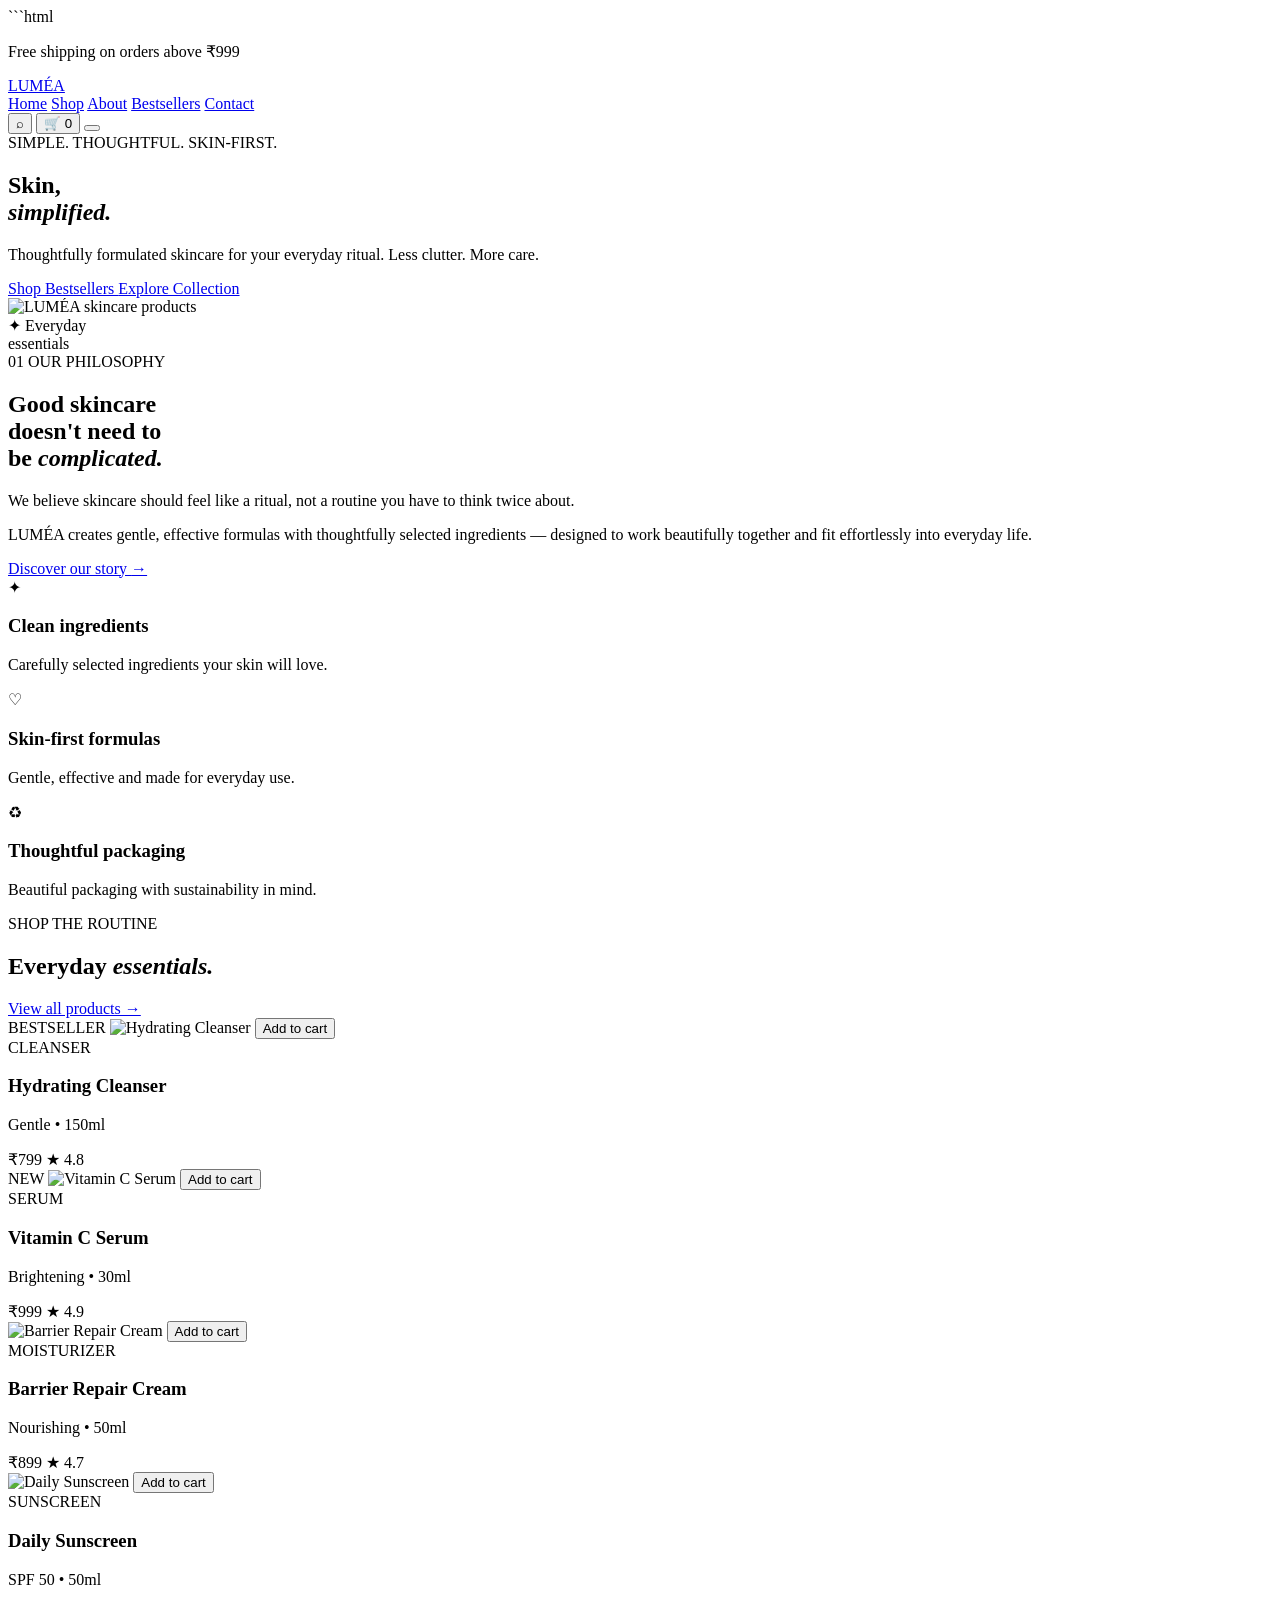
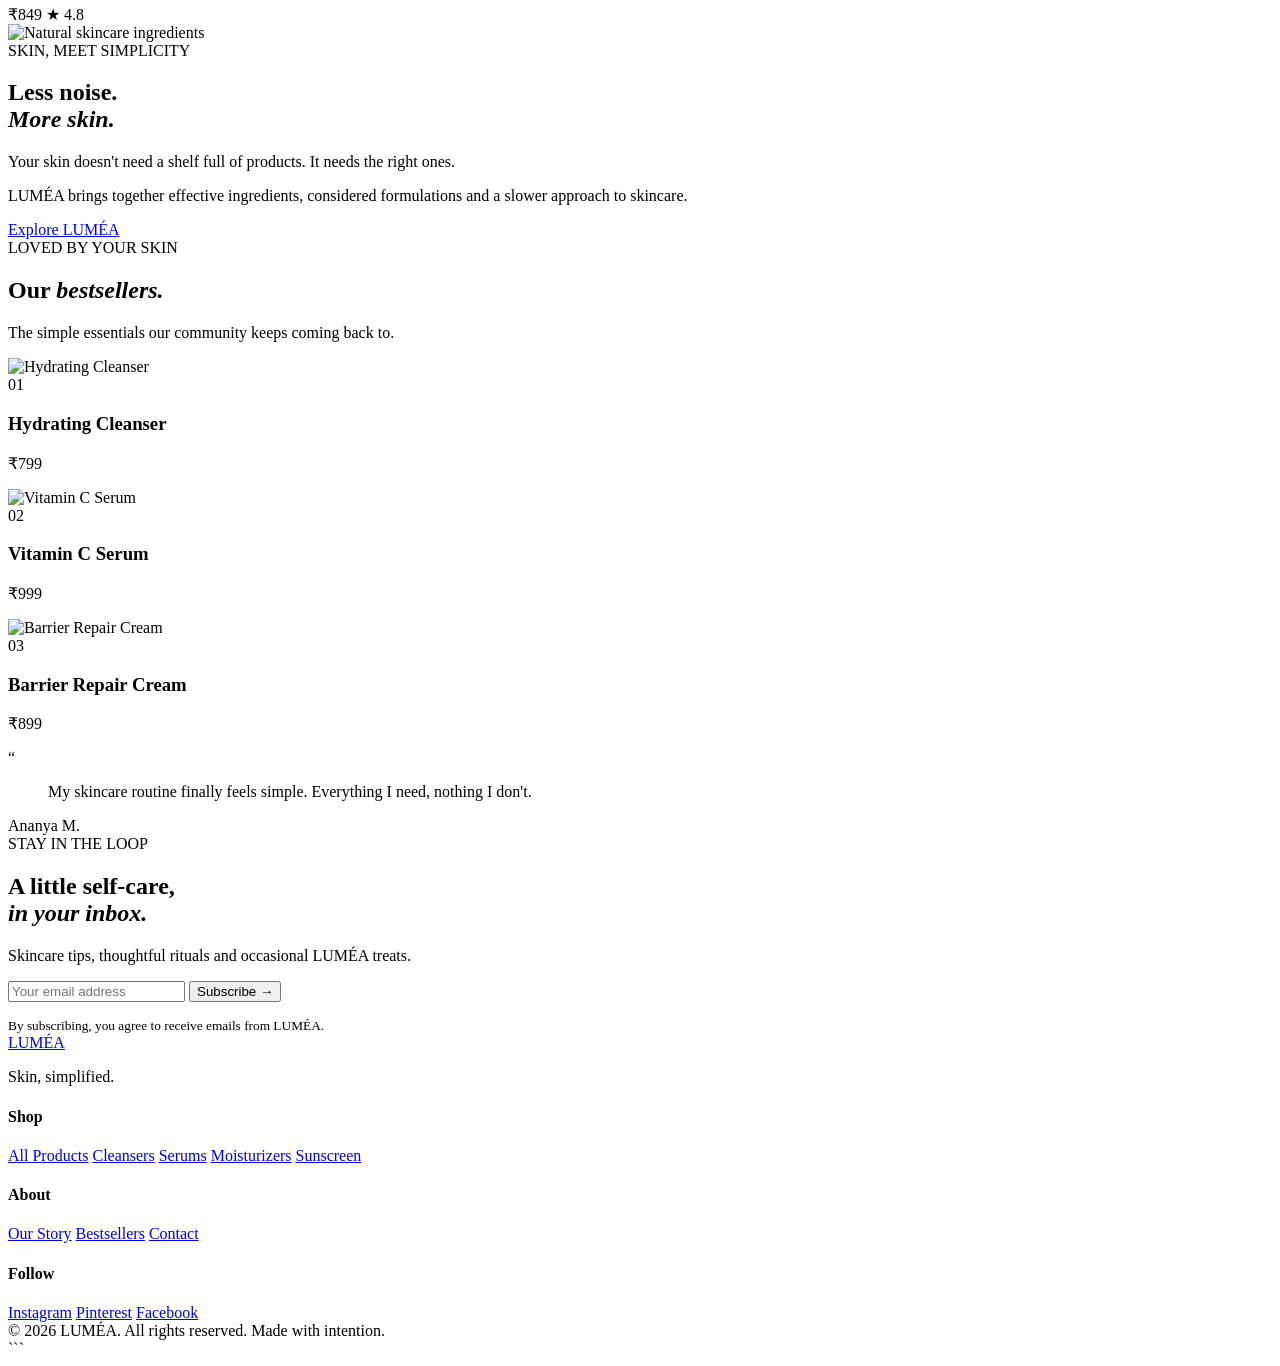
==== index.html @ e52fa3a9 "Create initial index.html for LUMÉA website Added a complete HTML structure for the LUMÉA website, i" ====
```html
<!DOCTYPE html>
<html lang="en">
<head>
    <meta charset="UTF-8">
    <meta name="viewport" content="width=device-width, initial-scale=1.0">

    <title>LUMÉA — Skin, Simplified.</title>

    <meta
        name="description"
        content="LUMÉA creates simple, thoughtful skincare for your everyday ritual."
    >

    <!-- Google Fonts -->
    <link rel="preconnect" href="https://fonts.googleapis.com">
    <link rel="preconnect" href="https://fonts.gstatic.com" crossorigin>

    <link
        href="https://fonts.googleapis.com/css2?family=DM+Sans:wght@400;500;600;700&family=Playfair+Display:wght@400;500;600&display=swap"
        rel="stylesheet"
    >

    <!-- CSS -->
    <link rel="stylesheet" href="css/style.css">
</head>

<body>

    <!-- =========================
         PROMOTIONAL BAR
    ========================== -->

    <div class="announcement">
        <p>Free shipping on orders above ₹999</p>
    </div>


    <!-- =========================
         NAVBAR
    ========================== -->

    <header class="navbar">

        <div class="nav-container">

            <a href="index.html" class="logo">
                LUMÉA
            </a>

            <nav class="nav-links" id="navLinks">

                <a href="index.html" class="active">Home</a>
                <a href="shop.html">Shop</a>
                <a href="#about">About</a>
                <a href="#bestsellers">Bestsellers</a>
                <a href="#contact">Contact</a>

            </nav>

            <div class="nav-actions">

                <button class="icon-btn" aria-label="Search">
                    <span>⌕</span>
                </button>

                <button class="cart-btn" aria-label="Shopping cart">
                    <span class="cart-icon">🛒</span>
                    <span class="cart-count">0</span>
                </button>

                <button
                    class="menu-btn"
                    id="menuBtn"
                    aria-label="Open menu"
                    aria-expanded="false"
                >
                    <span></span>
                    <span></span>
                    <span></span>
                </button>

            </div>

        </div>

    </header>


    <main>

        <!-- =========================
             HERO
        ========================== -->

        <section class="hero">

            <div class="hero-content">

                <span class="eyebrow">
                    SIMPLE. THOUGHTFUL. SKIN-FIRST.
                </span>

                <h1>
                    Skin,<br>
                    <em>simplified.</em>
                </h1>

                <p>
                    Thoughtfully formulated skincare for your
                    everyday ritual. Less clutter. More care.
                </p>

                <div class="hero-buttons">

                    <a href="shop.html" class="btn btn-primary">
                        Shop Bestsellers
                    </a>

                    <a href="shop.html" class="btn btn-secondary">
                        Explore Collection
                    </a>

                </div>

            </div>


            <div class="hero-image">

                <div class="hero-image-card">

                    <img
                        src="https://images.unsplash.com/photo-1556228720-195a672e8a03?auto=format&fit=crop&w=1200&q=85"
                        alt="LUMÉA skincare products"
                    >

                </div>

                <div class="hero-badge">
                    <span>✦</span>
                    Everyday<br>
                    essentials
                </div>

            </div>

        </section>


        <!-- =========================
             BRAND INTRO
        ========================== -->

        <section class="intro" id="about">

            <div class="intro-label">
                <span>01</span>
                <span>OUR PHILOSOPHY</span>
            </div>

            <div class="intro-content">

                <h2>
                    Good skincare<br>
                    doesn't need to<br>
                    be <em>complicated.</em>
                </h2>

                <div class="intro-text">

                    <p>
                        We believe skincare should feel like a ritual,
                        not a routine you have to think twice about.
                    </p>

                    <p>
                        LUMÉA creates gentle, effective formulas with
                        thoughtfully selected ingredients — designed
                        to work beautifully together and fit effortlessly
                        into everyday life.
                    </p>

                    <a href="#about" class="text-link">
                        Discover our story
                        <span>→</span>
                    </a>

                </div>

            </div>

        </section>


        <!-- =========================
             BENEFITS
        ========================== -->

        <section class="benefits">

            <div class="benefit">

                <div class="benefit-icon">✦</div>

                <div>
                    <h3>Clean ingredients</h3>
                    <p>
                        Carefully selected ingredients
                        your skin will love.
                    </p>
                </div>

            </div>


            <div class="benefit">

                <div class="benefit-icon">♡</div>

                <div>
                    <h3>Skin-first formulas</h3>
                    <p>
                        Gentle, effective and made
                        for everyday use.
                    </p>
                </div>

            </div>


            <div class="benefit">

                <div class="benefit-icon">♻</div>

                <div>
                    <h3>Thoughtful packaging</h3>
                    <p>
                        Beautiful packaging with
                        sustainability in mind.
                    </p>
                </div>

            </div>

        </section>


        <!-- =========================
             FEATURED PRODUCTS
        ========================== -->

        <section class="products-section">

            <div class="section-heading">

                <div>
                    <span class="eyebrow">SHOP THE ROUTINE</span>

                    <h2>
                        Everyday <em>essentials.</em>
                    </h2>
                </div>

                <a href="shop.html" class="text-link">
                    View all products →
                </a>

            </div>


            <div class="product-grid">


                <!-- PRODUCT 1 -->

                <article class="product-card">

                    <div class="product-image">

                        <span class="product-badge">
                            BESTSELLER
                        </span>

                        <img
                            src="https://images.unsplash.com/photo-1608248597279-f99d160bfcbc?auto=format&fit=crop&w=800&q=85"
                            alt="Hydrating Cleanser"
                        >

                        <button
                            class="quick-add"
                            data-product="Hydrating Cleanser"
                            data-price="799"
                        >
                            Add to cart
                        </button>

                    </div>

                    <div class="product-info">

                        <div class="product-category">
                            CLEANSER
                        </div>

                        <h3>Hydrating Cleanser</h3>

                        <p>
                            Gentle • 150ml
                        </p>

                        <div class="product-bottom">

                            <span class="price">
                                ₹799
                            </span>

                            <span class="rating">
                                ★ 4.8
                            </span>

                        </div>

                    </div>

                </article>


                <!-- PRODUCT 2 -->

                <article class="product-card">

                    <div class="product-image">

                        <span class="product-badge">
                            NEW
                        </span>

                        <img
                            src="https://images.unsplash.com/photo-1620916566398-39f1143ab7be?auto=format&fit=crop&w=800&q=85"
                            alt="Vitamin C Serum"
                        >

                        <button
                            class="quick-add"
                            data-product="Vitamin C Serum"
                            data-price="999"
                        >
                            Add to cart
                        </button>

                    </div>

                    <div class="product-info">

                        <div class="product-category">
                            SERUM
                        </div>

                        <h3>Vitamin C Serum</h3>

                        <p>
                            Brightening • 30ml
                        </p>

                        <div class="product-bottom">

                            <span class="price">
                                ₹999
                            </span>

                            <span class="rating">
                                ★ 4.9
                            </span>

                        </div>

                    </div>

                </article>


                <!-- PRODUCT 3 -->

                <article class="product-card">

                    <div class="product-image">

                        <img
                            src="https://images.unsplash.com/photo-1611930022073-b7a4ba5fcccd?auto=format&fit=crop&w=800&q=85"
                            alt="Barrier Repair Cream"
                        >

                        <button
                            class="quick-add"
                            data-product="Barrier Repair Cream"
                            data-price="899"
                        >
                            Add to cart
                        </button>

                    </div>

                    <div class="product-info">

                        <div class="product-category">
                            MOISTURIZER
                        </div>

                        <h3>Barrier Repair Cream</h3>

                        <p>
                            Nourishing • 50ml
                        </p>

                        <div class="product-bottom">

                            <span class="price">
                                ₹899
                            </span>

                            <span class="rating">
                                ★ 4.7
                            </span>

                        </div>

                    </div>

                </article>


                <!-- PRODUCT 4 -->

                <article class="product-card">

                    <div class="product-image">

                        <img
                            src="https://images.unsplash.com/photo-1556229010-6c3f2c9ca5f8?auto=format&fit=crop&w=800&q=85"
                            alt="Daily Sunscreen"
                        >

                        <button
                            class="quick-add"
                            data-product="Daily Sunscreen"
                            data-price="849"
                        >
                            Add to cart
                        </button>

                    </div>

                    <div class="product-info">

                        <div class="product-category">
                            SUNSCREEN
                        </div>

                        <h3>Daily Sunscreen</h3>

                        <p>
                            SPF 50 • 50ml
                        </p>

                        <div class="product-bottom">

                            <span class="price">
                                ₹849
                            </span>

                            <span class="rating">
                                ★ 4.8
                            </span>

                        </div>

                    </div>

                </article>

            </div>

        </section>


        <!-- =========================
             IMAGE / STORY SECTION
        ========================== -->

        <section class="story-section">

            <div class="story-image">

                <img
                    src="https://images.unsplash.com/photo-1556228852-80b6e5f0c6c8?auto=format&fit=crop&w=1200&q=85"
                    alt="Natural skincare ingredients"
                >

            </div>

            <div class="story-content">

                <span class="eyebrow">
                    SKIN, MEET SIMPLICITY
                </span>

                <h2>
                    Less noise.<br>
                    <em>More skin.</em>
                </h2>

                <p>
                    Your skin doesn't need a shelf full of products.
                    It needs the right ones.
                </p>

                <p>
                    LUMÉA brings together effective ingredients,
                    considered formulations and a slower approach
                    to skincare.
                </p>

                <a href="shop.html" class="btn btn-primary">
                    Explore LUMÉA
                </a>

            </div>

        </section>


        <!-- =========================
             BESTSELLERS
        ========================== -->

        <section class="bestsellers" id="bestsellers">

            <div class="section-heading centered">

                <span class="eyebrow">
                    LOVED BY YOUR SKIN
                </span>

                <h2>
                    Our <em>bestsellers.</em>
                </h2>

                <p>
                    The simple essentials our community
                    keeps coming back to.
                </p>

            </div>


            <div class="mini-products">

                <div class="mini-product">

                    <img
                        src="https://images.unsplash.com/photo-1608248543803-ba4f8c70ae0b?auto=format&fit=crop&w=600&q=80"
                        alt="Hydrating Cleanser"
                    >

                    <div>
                        <span>01</span>
                        <h3>Hydrating Cleanser</h3>
                        <p>₹799</p>
                    </div>

                </div>


                <div class="mini-product">

                    <img
                        src="https://images.unsplash.com/photo-1620916297397-a4a5402a3c6c?auto=format&fit=crop&w=600&q=80"
                        alt="Vitamin C Serum"
                    >

                    <div>
                        <span>02</span>
                        <h3>Vitamin C Serum</h3>
                        <p>₹999</p>
                    </div>

                </div>


                <div class="mini-product">

                    <img
                        src="https://images.unsplash.com/photo-1612817288484-6f916006741a?auto=format&fit=crop&w=600&q=80"
                        alt="Barrier Repair Cream"
                    >

                    <div>
                        <span>03</span>
                        <h3>Barrier Repair Cream</h3>
                        <p>₹899</p>
                    </div>

                </div>

            </div>

        </section>


        <!-- =========================
             TESTIMONIAL
        ========================== -->

        <section class="testimonial">

            <span class="quote-mark">“</span>

            <blockquote>
                My skincare routine finally feels simple.
                Everything I need, nothing I don't.
            </blockquote>

            <div class="testimonial-author">
                <span></span>
                Ananya M.
                <span></span>
            </div>

        </section>


        <!-- =========================
             NEWSLETTER
        ========================== -->

        <section class="newsletter" id="contact">

            <div class="newsletter-content">

                <span class="eyebrow">
                    STAY IN THE LOOP
                </span>

                <h2>
                    A little self-care,<br>
                    <em>in your inbox.</em>
                </h2>

                <p>
                    Skincare tips, thoughtful rituals and
                    occasional LUMÉA treats.
                </p>

                <form class="newsletter-form" id="newsletterForm">

                    <input
                        type="email"
                        id="email"
                        placeholder="Your email address"
                        required
                    >

                    <button type="submit">
                        Subscribe →
                    </button>

                </form>

                <small>
                    By subscribing, you agree to receive
                    emails from LUMÉA.
                </small>

            </div>

        </section>

    </main>


    <!-- =========================
         FOOTER
    ========================== -->

    <footer class="footer">

        <div class="footer-main">

            <div class="footer-brand">

                <a href="index.html" class="logo">
                    LUMÉA
                </a>

                <p>
                    Skin, simplified.
                </p>

            </div>


            <div class="footer-column">

                <h4>Shop</h4>

                <a href="shop.html">All Products</a>
                <a href="shop.html">Cleansers</a>
                <a href="shop.html">Serums</a>
                <a href="shop.html">Moisturizers</a>
                <a href="shop.html">Sunscreen</a>

            </div>


            <div class="footer-column">

                <h4>About</h4>

                <a href="#about">Our Story</a>
                <a href="#bestsellers">Bestsellers</a>
                <a href="#contact">Contact</a>

            </div>


            <div class="footer-column">

                <h4>Follow</h4>

                <a href="#">Instagram</a>
                <a href="#">Pinterest</a>
                <a href="#">Facebook</a>

            </div>

        </div>


        <div class="footer-bottom">

            <span>
                © 2026 LUMÉA. All rights reserved.
            </span>

            <span>
                Made with intention.
            </span>

        </div>

    </footer>


    <!-- JavaScript -->
    <script src="js/script.js"></script>

</body>
</html>
```
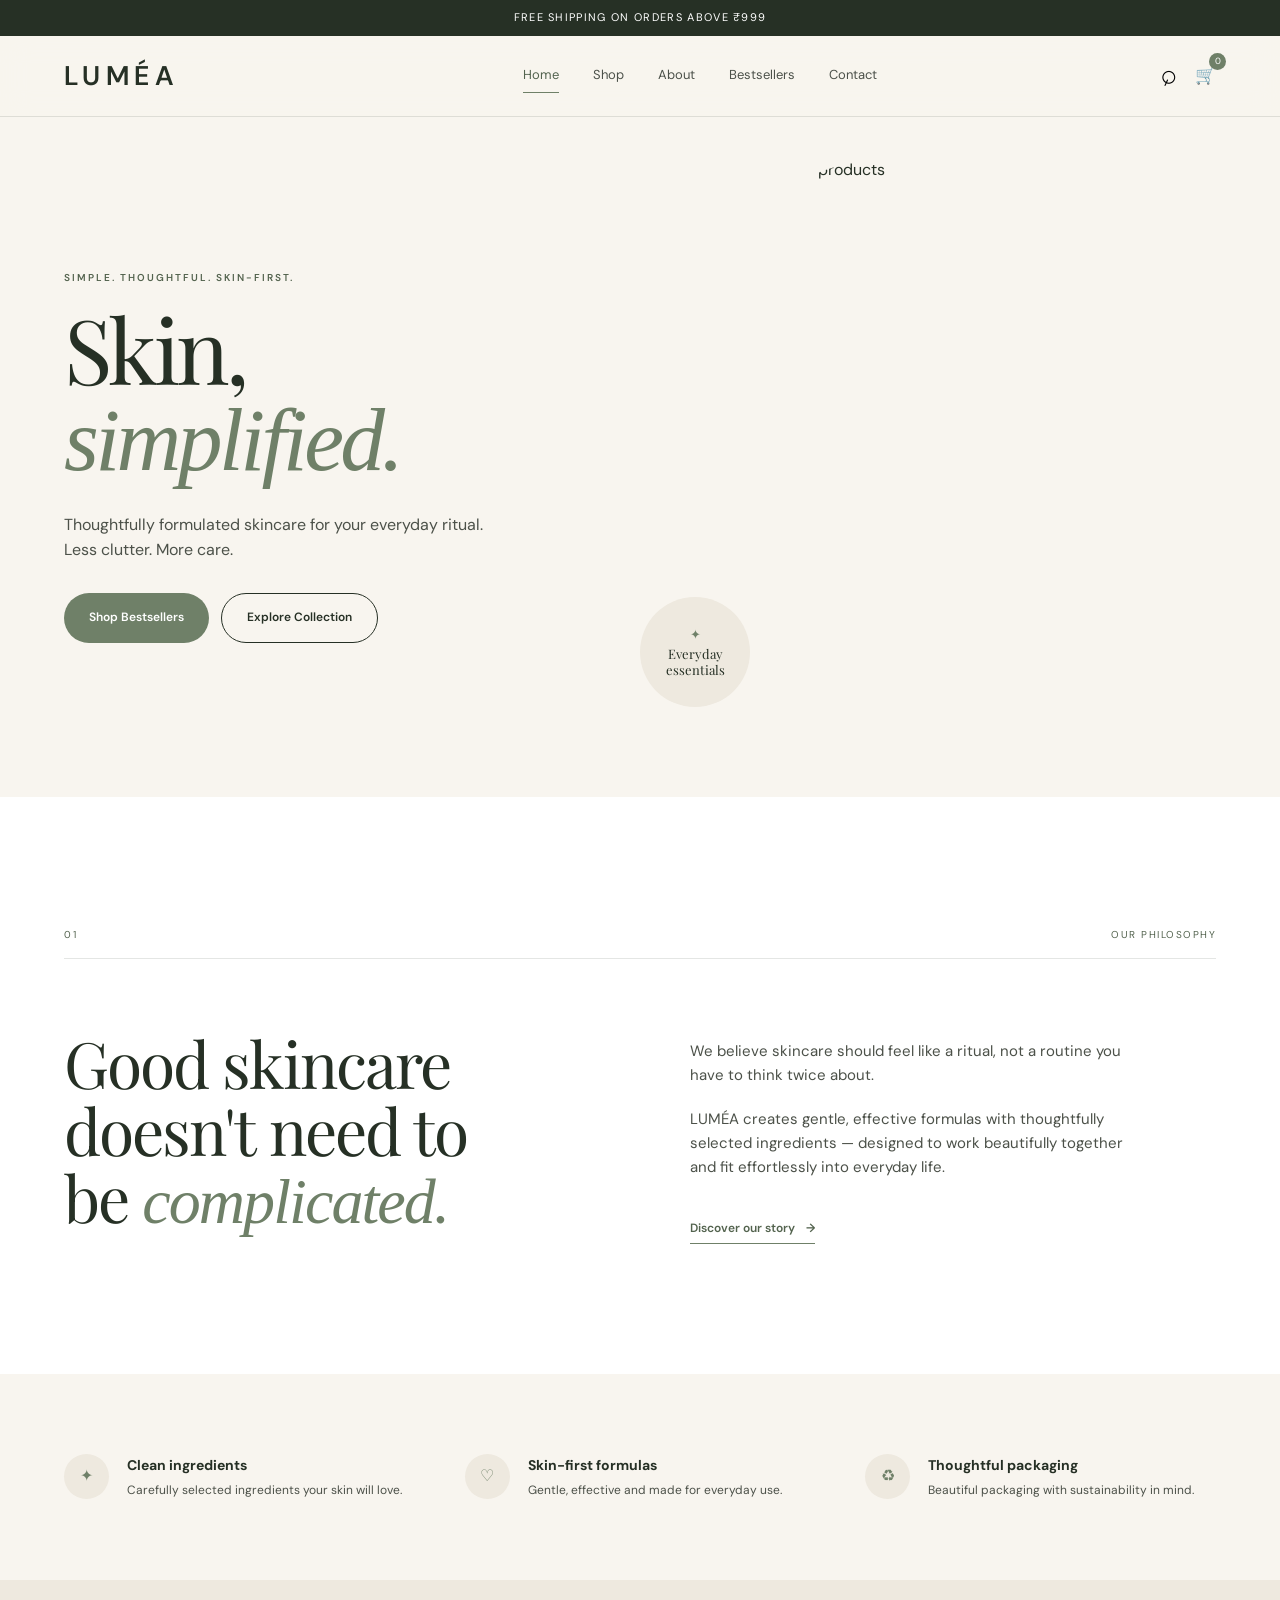
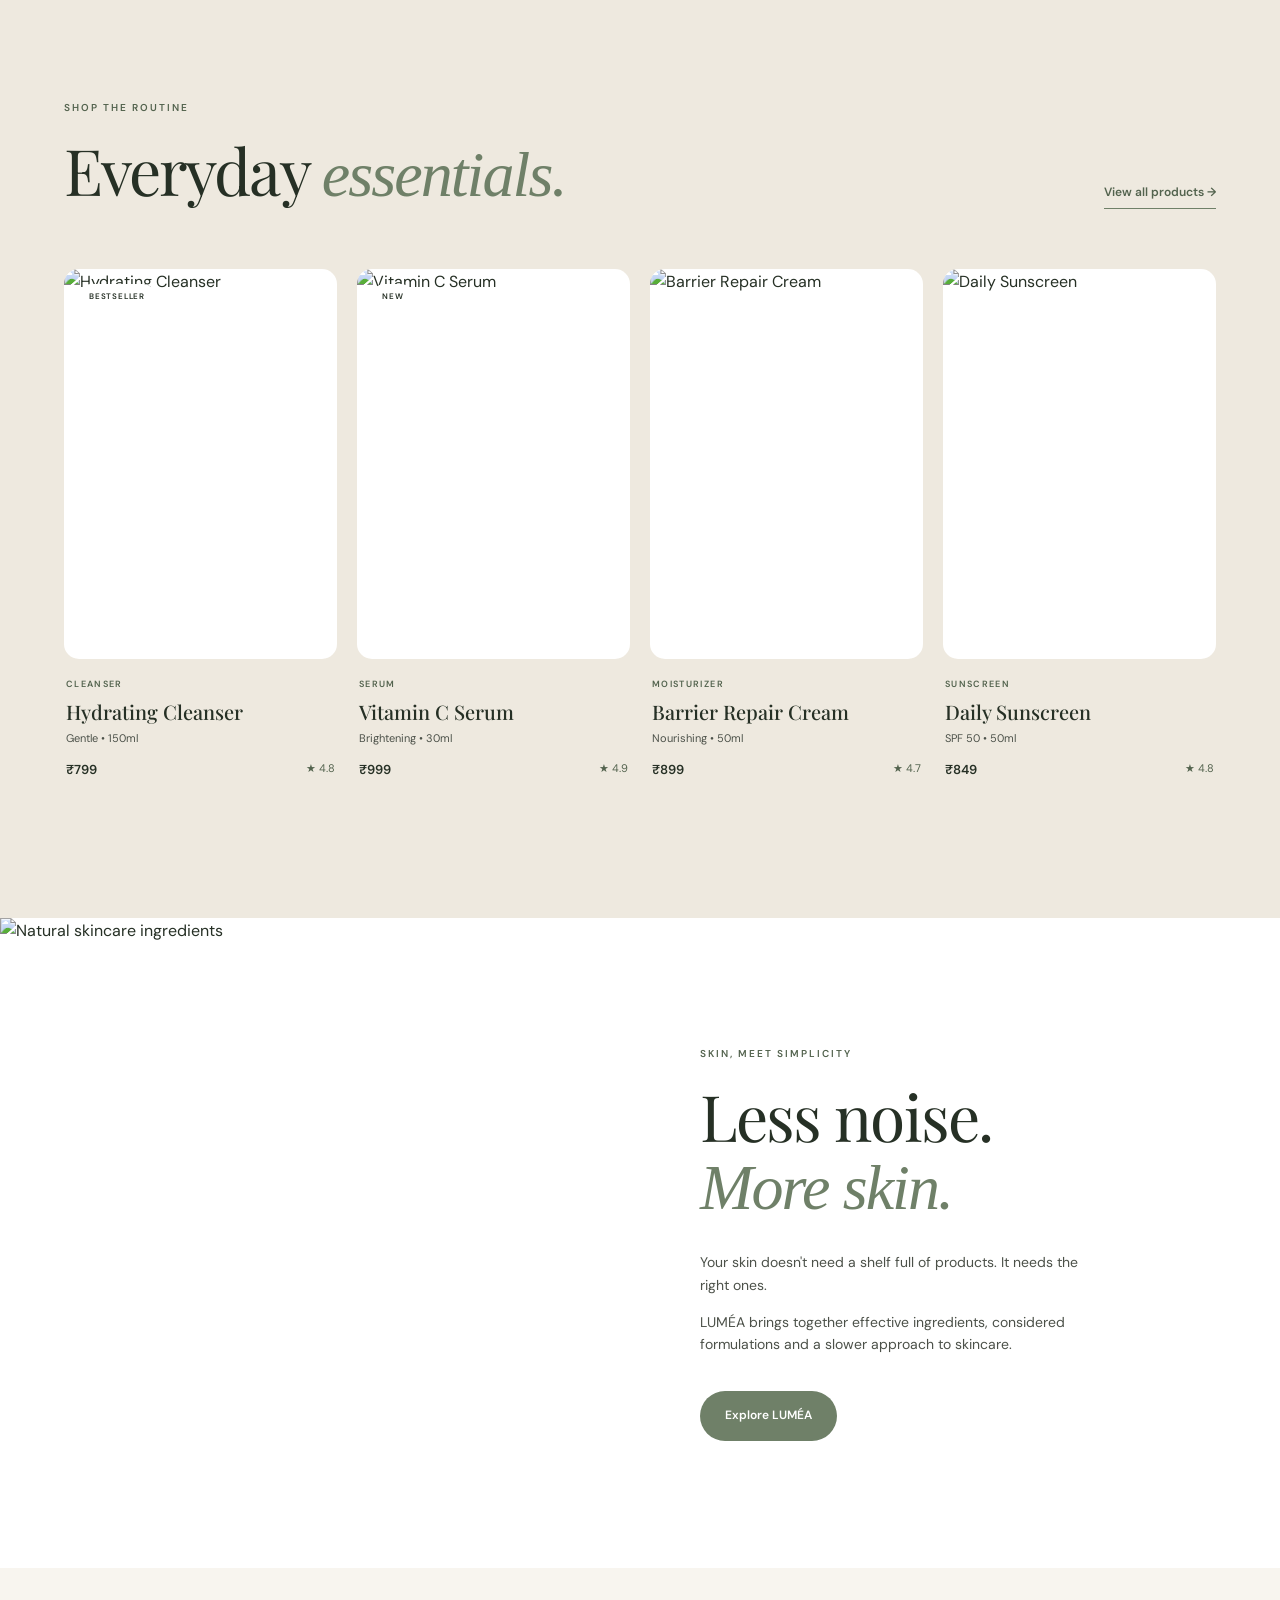
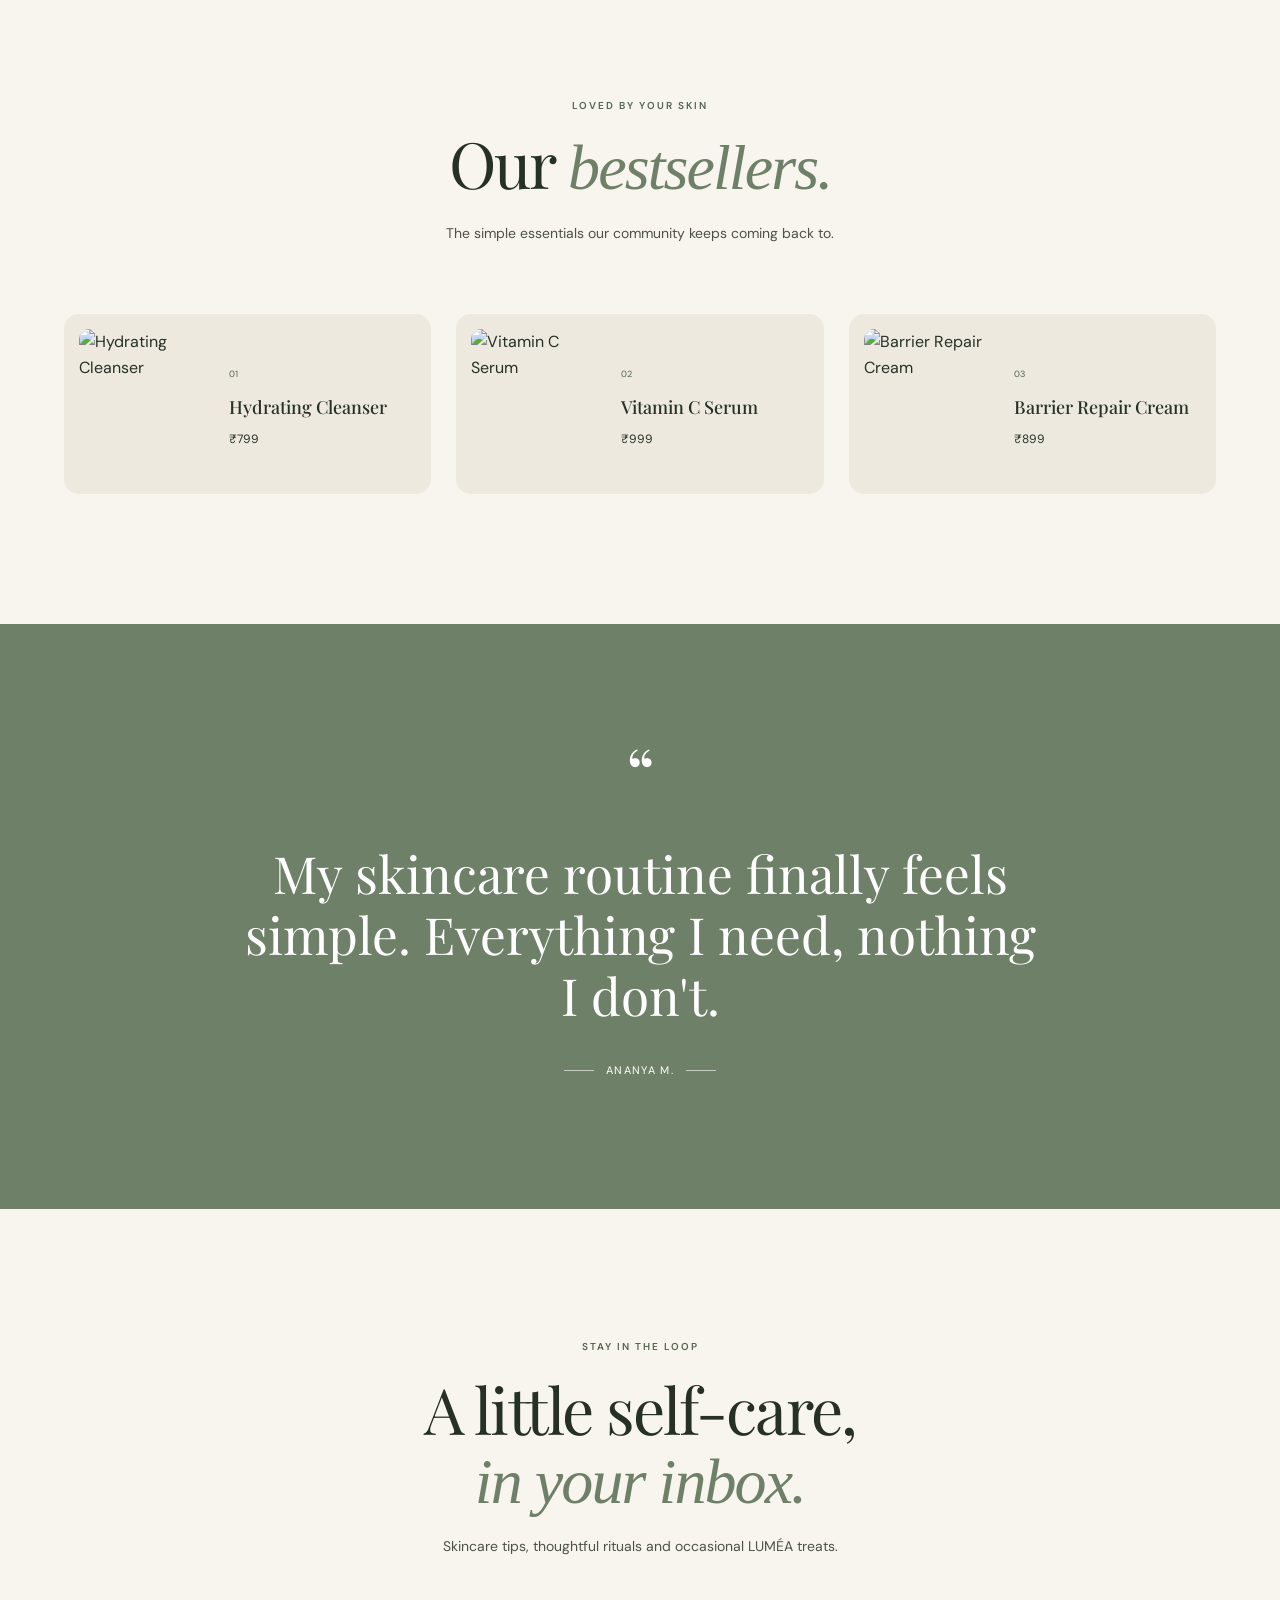
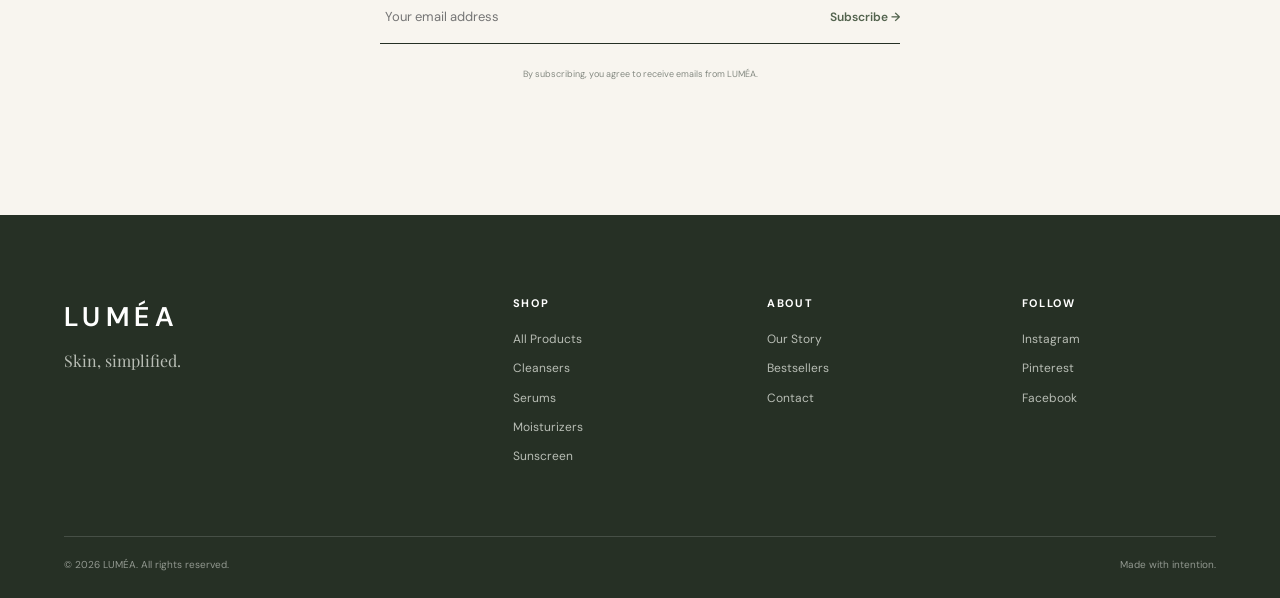
==== commit 1d5e689d: "Clean up HTML by removing comment sections Removed unnecessary comments from the HTML structure." ====
--- a/index.html
+++ b/index.html
@@ -1,4 +1,3 @@
-```html
 <!DOCTYPE html>
 <html lang="en">
 <head>
@@ -27,18 +26,12 @@
 
 <body>
 
-    <!-- =========================
-         PROMOTIONAL BAR
-    ========================== -->
 
     <div class="announcement">
         <p>Free shipping on orders above ₹999</p>
     </div>
 
 
-    <!-- =========================
-         NAVBAR
-    ========================== -->
 
     <header class="navbar">
 
@@ -89,9 +82,6 @@
 
     <main>
 
-        <!-- =========================
-             HERO
-        ========================== -->
 
         <section class="hero">
 
@@ -148,9 +138,6 @@
         </section>
 
 
-        <!-- =========================
-             BRAND INTRO
-        ========================== -->
 
         <section class="intro" id="about">
 
@@ -193,10 +180,6 @@
         </section>
 
 
-        <!-- =========================
-             BENEFITS
-        ========================== -->
-
         <section class="benefits">
 
             <div class="benefit">
@@ -246,9 +229,6 @@
         </section>
 
 
-        <!-- =========================
-             FEATURED PRODUCTS
-        ========================== -->
 
         <section class="products-section">
 
@@ -484,9 +464,7 @@
         </section>
 
 
-        <!-- =========================
-             IMAGE / STORY SECTION
-        ========================== -->
+ 
 
         <section class="story-section">
 
@@ -530,9 +508,6 @@
         </section>
 
 
-        <!-- =========================
-             BESTSELLERS
-        ========================== -->
 
         <section class="bestsellers" id="bestsellers">
 
@@ -608,9 +583,6 @@
         </section>
 
 
-        <!-- =========================
-             TESTIMONIAL
-        ========================== -->
 
         <section class="testimonial">
 
@@ -630,9 +602,7 @@
         </section>
 
 
-        <!-- =========================
-             NEWSLETTER
-        ========================== -->
+
 
         <section class="newsletter" id="contact">
 
@@ -679,9 +649,7 @@
     </main>
 
 
-    <!-- =========================
-         FOOTER
-    ========================== -->
+
 
     <footer class="footer">
 
@@ -752,9 +720,8 @@
     </footer>
 
 
-    <!-- JavaScript -->
     <script src="js/script.js"></script>
 
 </body>
 </html>
-```
+
--- a/css/style.css
+++ b/css/style.css
@@ -0,0 +1,1145 @@
+
+
+:root {
+    --cream: #f8f5ef;
+    --cream-dark: #eee9df;
+    --sage: #6f8068;
+    --sage-dark: #53634e;
+    --dark: #263025;
+    --text: #4c5149;
+    --beige: #d9c8b4;
+    --white: #ffffff;
+    --border: rgba(38, 48, 37, 0.12);
+
+    --serif: "Playfair Display", Georgia, serif;
+    --sans: "DM Sans", Arial, sans-serif;
+}
+
+
+
+* {
+    margin: 0;
+    padding: 0;
+    box-sizing: border-box;
+}
+
+html {
+    scroll-behavior: smooth;
+}
+
+body {
+    background: var(--cream);
+    color: var(--dark);
+    font-family: var(--sans);
+    line-height: 1.6;
+}
+
+img {
+    display: block;
+    width: 100%;
+}
+
+a {
+    color: inherit;
+    text-decoration: none;
+}
+
+button,
+input {
+    font: inherit;
+}
+
+
+.announcement {
+    background: var(--dark);
+    color: var(--white);
+    text-align: center;
+    padding: 9px 20px;
+    font-size: 11px;
+    letter-spacing: 0.12em;
+    text-transform: uppercase;
+}
+
+
+.navbar {
+    position: sticky;
+    top: 0;
+    z-index: 1000;
+    background: rgba(248, 245, 239, 0.94);
+    backdrop-filter: blur(15px);
+    border-bottom: 1px solid var(--border);
+}
+
+.nav-container {
+    width: min(1200px, 90%);
+    margin: auto;
+    height: 80px;
+
+    display: flex;
+    align-items: center;
+    justify-content: space-between;
+}
+
+.logo {
+    font-size: 27px;
+    font-weight: 600;
+    letter-spacing: 0.2em;
+}
+
+.nav-links {
+    display: flex;
+    gap: 34px;
+    margin-left: 60px;
+}
+
+.nav-links a {
+    position: relative;
+    font-size: 13px;
+    color: var(--text);
+    transition: color 0.3s ease;
+}
+
+.nav-links a::after {
+    content: "";
+    position: absolute;
+    left: 0;
+    bottom: -7px;
+    width: 0;
+    height: 1px;
+    background: var(--sage);
+    transition: width 0.3s ease;
+}
+
+.nav-links a:hover,
+.nav-links a.active {
+    color: var(--sage-dark);
+}
+
+.nav-links a:hover::after,
+.nav-links a.active::after {
+    width: 100%;
+}
+
+.nav-actions {
+    display: flex;
+    align-items: center;
+    gap: 18px;
+}
+
+.icon-btn,
+.cart-btn,
+.menu-btn {
+    border: none;
+    background: none;
+    cursor: pointer;
+}
+
+.icon-btn {
+    font-size: 28px;
+    transform: rotate(-20deg);
+}
+
+.cart-btn {
+    position: relative;
+    font-size: 17px;
+}
+
+.cart-count {
+    position: absolute;
+    top: -9px;
+    right: -10px;
+
+    width: 17px;
+    height: 17px;
+
+    display: flex;
+    align-items: center;
+    justify-content: center;
+
+    background: var(--sage);
+    color: var(--white);
+
+    border-radius: 50%;
+    font-size: 9px;
+}
+
+.menu-btn {
+    display: none;
+    flex-direction: column;
+    gap: 5px;
+}
+
+.menu-btn span {
+    display: block;
+    width: 22px;
+    height: 1.5px;
+    background: var(--dark);
+}
+
+
+
+.hero {
+    width: min(1200px, 90%);
+    margin: auto;
+
+    min-height: 680px;
+
+    display: grid;
+    grid-template-columns: 1fr 1fr;
+    align-items: center;
+    gap: 80px;
+}
+
+.hero-content {
+    padding: 60px 0;
+}
+
+.eyebrow {
+    display: block;
+    margin-bottom: 20px;
+
+    color: var(--sage-dark);
+    font-size: 10px;
+    font-weight: 600;
+    letter-spacing: 0.2em;
+}
+
+.hero h1 {
+    font-family: var(--serif);
+    font-size: clamp(65px, 7vw, 100px);
+    line-height: 0.94;
+    font-weight: 400;
+    letter-spacing: -0.04em;
+}
+
+.hero h1 em,
+h2 em {
+    color: var(--sage);
+    font-style: italic;
+}
+
+.hero-content > p {
+    max-width: 430px;
+    margin: 30px 0;
+
+    color: var(--text);
+    font-size: 16px;
+}
+
+.hero-buttons {
+    display: flex;
+    gap: 12px;
+    flex-wrap: wrap;
+}
+
+.btn {
+    display: inline-flex;
+    align-items: center;
+    justify-content: center;
+
+    min-height: 50px;
+    padding: 0 25px;
+
+    border-radius: 30px;
+
+    font-size: 12px;
+    font-weight: 600;
+
+    transition:
+        transform 0.3s ease,
+        background 0.3s ease,
+        color 0.3s ease;
+}
+
+.btn:hover {
+    transform: translateY(-3px);
+}
+
+.btn-primary {
+    background: var(--sage);
+    color: var(--white);
+}
+
+.btn-primary:hover {
+    background: var(--sage-dark);
+}
+
+.btn-secondary {
+    border: 1px solid var(--dark);
+}
+
+.btn-secondary:hover {
+    background: var(--dark);
+    color: var(--white);
+}
+
+
+
+.hero-image {
+    position: relative;
+}
+
+.hero-image-card {
+    height: 600px;
+    overflow: hidden;
+    border-radius: 220px 220px 20px 20px;
+}
+
+.hero-image-card img {
+    height: 100%;
+    object-fit: cover;
+    transition: transform 0.8s ease;
+}
+
+.hero-image-card:hover img {
+    transform: scale(1.04);
+}
+
+.hero-badge {
+    position: absolute;
+    left: -40px;
+    bottom: 50px;
+
+    width: 110px;
+    height: 110px;
+
+    display: flex;
+    flex-direction: column;
+    align-items: center;
+    justify-content: center;
+
+    background: var(--cream-dark);
+    border-radius: 50%;
+
+    font-family: var(--serif);
+    font-size: 13px;
+    line-height: 1.2;
+    text-align: center;
+}
+
+.hero-badge span {
+    margin-bottom: 5px;
+    color: var(--sage);
+}
+
+
+
+.intro {
+    padding: 130px max(5%, calc((100vw - 1200px) / 2));
+    background: var(--white);
+}
+
+.intro-label {
+    display: flex;
+    justify-content: space-between;
+
+    margin-bottom: 70px;
+    padding-bottom: 15px;
+
+    border-bottom: 1px solid var(--border);
+
+    font-size: 10px;
+    letter-spacing: 0.15em;
+    color: var(--sage-dark);
+}
+
+.intro-content {
+    display: grid;
+    grid-template-columns: 1fr 1fr;
+    gap: 100px;
+}
+
+.intro h2,
+.section-heading h2,
+.story-content h2,
+.bestsellers h2,
+.newsletter h2 {
+    font-family: var(--serif);
+    font-size: clamp(45px, 5vw, 70px);
+    line-height: 1.05;
+    font-weight: 400;
+    letter-spacing: -0.03em;
+}
+
+.intro-text {
+    padding-top: 10px;
+    max-width: 460px;
+}
+
+.intro-text p {
+    margin-bottom: 20px;
+    color: var(--text);
+    font-size: 15px;
+}
+
+.text-link {
+    display: inline-block;
+    margin-top: 20px;
+
+    color: var(--sage-dark);
+    font-size: 12px;
+    font-weight: 600;
+
+    border-bottom: 1px solid var(--sage);
+    padding-bottom: 5px;
+}
+
+.text-link span {
+    margin-left: 8px;
+}
+
+
+
+.benefits {
+    width: min(1200px, 90%);
+    margin: auto;
+
+    padding: 80px 0;
+
+    display: grid;
+    grid-template-columns: repeat(3, 1fr);
+    gap: 50px;
+}
+
+.benefit {
+    display: flex;
+    gap: 18px;
+}
+
+.benefit-icon {
+    width: 45px;
+    height: 45px;
+    flex-shrink: 0;
+
+    display: flex;
+    align-items: center;
+    justify-content: center;
+
+    background: var(--cream-dark);
+    border-radius: 50%;
+
+    color: var(--sage);
+}
+
+.benefit h3 {
+    margin-bottom: 5px;
+    font-size: 14px;
+}
+
+.benefit p {
+    color: var(--text);
+    font-size: 12px;
+}
+
+
+
+
+.products-section {
+    padding: 120px max(5%, calc((100vw - 1200px) / 2));
+    background: var(--cream-dark);
+}
+
+.section-heading {
+    display: flex;
+    align-items: end;
+    justify-content: space-between;
+    gap: 30px;
+
+    margin-bottom: 60px;
+}
+
+.section-heading h2 {
+    font-size: clamp(45px, 5vw, 65px);
+}
+
+.product-grid {
+    display: grid;
+    grid-template-columns: repeat(4, 1fr);
+    gap: 20px;
+}
+
+.product-card {
+    min-width: 0;
+}
+
+.product-image {
+    position: relative;
+    height: 390px;
+    overflow: hidden;
+
+    background: var(--white);
+    border-radius: 15px;
+}
+
+.product-image img {
+    height: 100%;
+    object-fit: cover;
+
+    transition: transform 0.6s ease;
+}
+
+.product-card:hover .product-image img {
+    transform: scale(1.05);
+}
+
+.product-badge {
+    position: absolute;
+    z-index: 2;
+    top: 15px;
+    left: 15px;
+
+    padding: 6px 10px;
+
+    background: var(--white);
+    border-radius: 20px;
+
+    font-size: 8px;
+    font-weight: 600;
+    letter-spacing: 0.1em;
+}
+
+.quick-add {
+    position: absolute;
+    left: 15px;
+    right: 15px;
+    bottom: -60px;
+
+    width: calc(100% - 30px);
+
+    border: none;
+    border-radius: 30px;
+
+    padding: 13px;
+
+    background: var(--dark);
+    color: var(--white);
+
+    cursor: pointer;
+
+    font-size: 11px;
+    font-weight: 600;
+
+    transition: bottom 0.3s ease;
+}
+
+.product-card:hover .quick-add {
+    bottom: 15px;
+}
+
+.product-info {
+    padding: 18px 2px;
+}
+
+.product-category {
+    margin-bottom: 5px;
+
+    color: var(--sage-dark);
+
+    font-size: 9px;
+    font-weight: 600;
+    letter-spacing: 0.15em;
+}
+
+.product-info h3 {
+    font-family: var(--serif);
+    font-size: 20px;
+    font-weight: 500;
+}
+
+.product-info p {
+    margin-top: 2px;
+    color: var(--text);
+    font-size: 11px;
+}
+
+.product-bottom {
+    display: flex;
+    justify-content: space-between;
+    margin-top: 12px;
+}
+
+.price {
+    font-size: 13px;
+    font-weight: 600;
+}
+
+.rating {
+    color: var(--sage-dark);
+    font-size: 11px;
+}
+
+
+
+.story-section {
+    display: grid;
+    grid-template-columns: 1fr 1fr;
+
+    min-height: 650px;
+
+    background: var(--white);
+}
+
+.story-image {
+    min-height: 650px;
+    overflow: hidden;
+}
+
+.story-image img {
+    height: 100%;
+    object-fit: cover;
+}
+
+.story-content {
+    display: flex;
+    flex-direction: column;
+    justify-content: center;
+
+    padding: 80px max(8%, 60px);
+}
+
+.story-content h2 {
+    margin-bottom: 30px;
+}
+
+.story-content p {
+    max-width: 400px;
+    margin-bottom: 15px;
+
+    color: var(--text);
+    font-size: 14px;
+}
+
+.story-content .btn {
+    align-self: flex-start;
+    margin-top: 20px;
+}
+
+
+.bestsellers {
+    padding: 130px max(5%, calc((100vw - 1200px) / 2));
+}
+
+.centered {
+    display: block;
+    text-align: center;
+}
+
+.centered .eyebrow {
+    margin-bottom: 15px;
+}
+
+.centered p {
+    max-width: 430px;
+    margin: 20px auto 0;
+
+    color: var(--text);
+    font-size: 14px;
+}
+
+.mini-products {
+    display: grid;
+    grid-template-columns: repeat(3, 1fr);
+    gap: 25px;
+
+    margin-top: 70px;
+}
+
+.mini-product {
+    display: grid;
+    grid-template-columns: 130px 1fr;
+    gap: 20px;
+    align-items: center;
+
+    padding: 15px;
+
+    background: var(--cream-dark);
+    border-radius: 15px;
+
+    transition: transform 0.3s ease;
+}
+
+.mini-product:hover {
+    transform: translateY(-5px);
+}
+
+.mini-product img {
+    width: 130px;
+    height: 150px;
+    object-fit: cover;
+    border-radius: 10px;
+}
+
+.mini-product span {
+    color: var(--sage-dark);
+    font-size: 9px;
+}
+
+.mini-product h3 {
+    margin: 8px 0;
+
+    font-family: var(--serif);
+    font-size: 18px;
+    font-weight: 500;
+}
+
+.mini-product p {
+    font-size: 12px;
+}
+
+
+
+.testimonial {
+    padding: 130px 20px;
+
+    background: var(--sage);
+    color: var(--white);
+
+    text-align: center;
+}
+
+.quote-mark {
+    font-family: var(--serif);
+    font-size: 70px;
+    line-height: 0.5;
+}
+
+blockquote {
+    max-width: 800px;
+    margin: 35px auto;
+
+    font-family: var(--serif);
+    font-size: clamp(32px, 4vw, 55px);
+    line-height: 1.2;
+}
+
+.testimonial-author {
+    display: flex;
+    align-items: center;
+    justify-content: center;
+    gap: 12px;
+
+    font-size: 11px;
+    letter-spacing: 0.12em;
+    text-transform: uppercase;
+}
+
+.testimonial-author span {
+    width: 30px;
+    height: 1px;
+    background: rgba(255,255,255,0.6);
+}
+
+
+
+.newsletter {
+    padding: 130px 20px;
+    text-align: center;
+}
+
+.newsletter-content {
+    max-width: 650px;
+    margin: auto;
+}
+
+.newsletter h2 {
+    margin-bottom: 20px;
+}
+
+.newsletter p {
+    color: var(--text);
+    font-size: 14px;
+}
+
+.newsletter-form {
+    display: flex;
+    max-width: 520px;
+    margin: 35px auto 15px;
+
+    border-bottom: 1px solid var(--dark);
+}
+
+.newsletter-form input {
+    flex: 1;
+
+    padding: 15px 5px;
+
+    border: none;
+    outline: none;
+
+    background: transparent;
+
+    font-size: 13px;
+}
+
+.newsletter-form button {
+    border: none;
+    background: none;
+
+    cursor: pointer;
+
+    color: var(--sage-dark);
+
+    font-size: 12px;
+    font-weight: 600;
+}
+
+.newsletter small {
+    color: #858a82;
+    font-size: 9px;
+}
+
+
+
+.footer {
+    padding: 80px max(5%, calc((100vw - 1200px) / 2)) 25px;
+
+    background: var(--dark);
+    color: var(--white);
+}
+
+.footer-main {
+    display: grid;
+    grid-template-columns: 2fr repeat(3, 1fr);
+    gap: 60px;
+
+    padding-bottom: 70px;
+}
+
+.footer-brand p {
+    margin-top: 10px;
+    color: #b8bdb5;
+    font-family: var(--serif);
+    font-size: 16px;
+}
+
+.footer-column {
+    display: flex;
+    flex-direction: column;
+    gap: 10px;
+}
+
+.footer-column h4 {
+    margin-bottom: 8px;
+
+    color: var(--white);
+
+    font-size: 11px;
+    letter-spacing: 0.15em;
+    text-transform: uppercase;
+}
+
+.footer-column a {
+    color: #b8bdb5;
+    font-size: 12px;
+
+    transition: color 0.3s ease;
+}
+
+.footer-column a:hover {
+    color: var(--white);
+}
+
+.footer-bottom {
+    display: flex;
+    justify-content: space-between;
+
+    padding-top: 20px;
+
+    border-top: 1px solid rgba(255,255,255,0.15);
+
+    color: #929890;
+    font-size: 10px;
+}
+
+
+
+@media (max-width: 900px) {
+
+    .nav-links {
+        gap: 18px;
+        margin-left: 20px;
+    }
+
+    .hero {
+        gap: 40px;
+    }
+
+    .hero-image-card {
+        height: 520px;
+    }
+
+    .product-grid {
+        grid-template-columns: repeat(2, 1fr);
+    }
+
+    .benefits {
+        grid-template-columns: 1fr;
+        gap: 25px;
+    }
+
+    .intro-content {
+        gap: 50px;
+    }
+
+    .mini-products {
+        grid-template-columns: 1fr;
+    }
+
+}
+
+
+
+@media (max-width: 650px) {
+
+    .announcement {
+        font-size: 9px;
+    }
+
+    .nav-container {
+        height: 68px;
+    }
+
+    .logo {
+        font-size: 21px;
+    }
+
+    .nav-links {
+        position: absolute;
+
+        top: 68px;
+        left: 0;
+
+        width: 100%;
+
+        display: none;
+        flex-direction: column;
+        gap: 0;
+
+        margin: 0;
+
+        background: var(--cream);
+
+        border-bottom: 1px solid var(--border);
+    }
+
+    .nav-links.open {
+        display: flex;
+    }
+
+    .nav-links a {
+        padding: 17px 5%;
+        border-bottom: 1px solid var(--border);
+    }
+
+    .nav-actions {
+        gap: 12px;
+    }
+
+    .icon-btn {
+        display: none;
+    }
+
+    .menu-btn {
+        display: flex;
+    }
+
+
+
+    .hero {
+        width: 90%;
+        min-height: auto;
+
+        display: flex;
+        flex-direction: column;
+
+        gap: 40px;
+
+        padding: 70px 0 80px;
+    }
+
+    .hero-content {
+        padding: 0;
+    }
+
+    .hero h1 {
+        font-size: 65px;
+    }
+
+    .hero-content > p {
+        font-size: 14px;
+    }
+
+    .hero-buttons {
+        flex-direction: column;
+        align-items: stretch;
+    }
+
+    .hero-image {
+        width: 100%;
+    }
+
+    .hero-image-card {
+        height: 450px;
+        border-radius: 150px 150px 15px 15px;
+    }
+
+    .hero-badge {
+        left: 10px;
+        bottom: 25px;
+        width: 90px;
+        height: 90px;
+        font-size: 11px;
+    }
+
+
+
+    .intro {
+        padding: 90px 5%;
+    }
+
+    .intro-label {
+        margin-bottom: 45px;
+    }
+
+    .intro-content {
+        display: block;
+    }
+
+    .intro h2 {
+        margin-bottom: 40px;
+        font-size: 45px;
+    }
+
+
+    .benefits {
+        width: 90%;
+        padding: 65px 0;
+    }
+
+
+    .products-section {
+        padding: 80px 5%;
+    }
+
+    .section-heading {
+        display: block;
+        margin-bottom: 40px;
+    }
+
+    .section-heading .text-link {
+        margin-top: 20px;
+    }
+
+    .product-grid {
+        grid-template-columns: repeat(2, 1fr);
+        gap: 12px;
+    }
+
+    .product-image {
+        height: 250px;
+    }
+
+    .quick-add {
+        bottom: 12px;
+        font-size: 9px;
+        padding: 10px;
+    }
+
+    .product-info h3 {
+        font-size: 16px;
+    }
+
+    .story-section {
+        display: flex;
+        flex-direction: column;
+    }
+
+    .story-image {
+        min-height: 400px;
+    }
+
+    .story-content {
+        padding: 80px 8%;
+    }
+
+
+    .bestsellers {
+        padding: 90px 5%;
+    }
+
+    .mini-products {
+        margin-top: 50px;
+    }
+
+    .mini-product {
+        grid-template-columns: 100px 1fr;
+    }
+
+    .mini-product img {
+        width: 100px;
+        height: 120px;
+    }
+
+
+    .testimonial {
+        padding: 90px 20px;
+    }
+
+    blockquote {
+        font-size: 32px;
+    }
+
+
+    .newsletter {
+        padding: 90px 20px;
+    }
+
+    .newsletter-form {
+        flex-direction: column;
+
+        border-bottom: none;
+        gap: 10px;
+    }
+
+    .newsletter-form input {
+        border-bottom: 1px solid var(--dark);
+    }
+
+    .newsletter-form button {
+        padding: 12px;
+        background: var(--sage);
+        color: white;
+        border-radius: 30px;
+    }
+
+    .footer {
+        padding: 60px 5% 20px;
+    }
+
+    .footer-main {
+        grid-template-columns: 1fr 1fr;
+        gap: 40px;
+    }
+
+    .footer-brand {
+        grid-column: 1 / -1;
+    }
+
+    .footer-bottom {
+        flex-direction: column;
+        gap: 8px;
+    }
+
+}
+.reveal {
+    opacity: 0;
+    transform: translateY(25px);
+    transition:
+        opacity 0.7s ease,
+        transform 0.7s ease;
+}
+
+.reveal.visible {
+    opacity: 1;
+    transform: translateY(0);
+}
